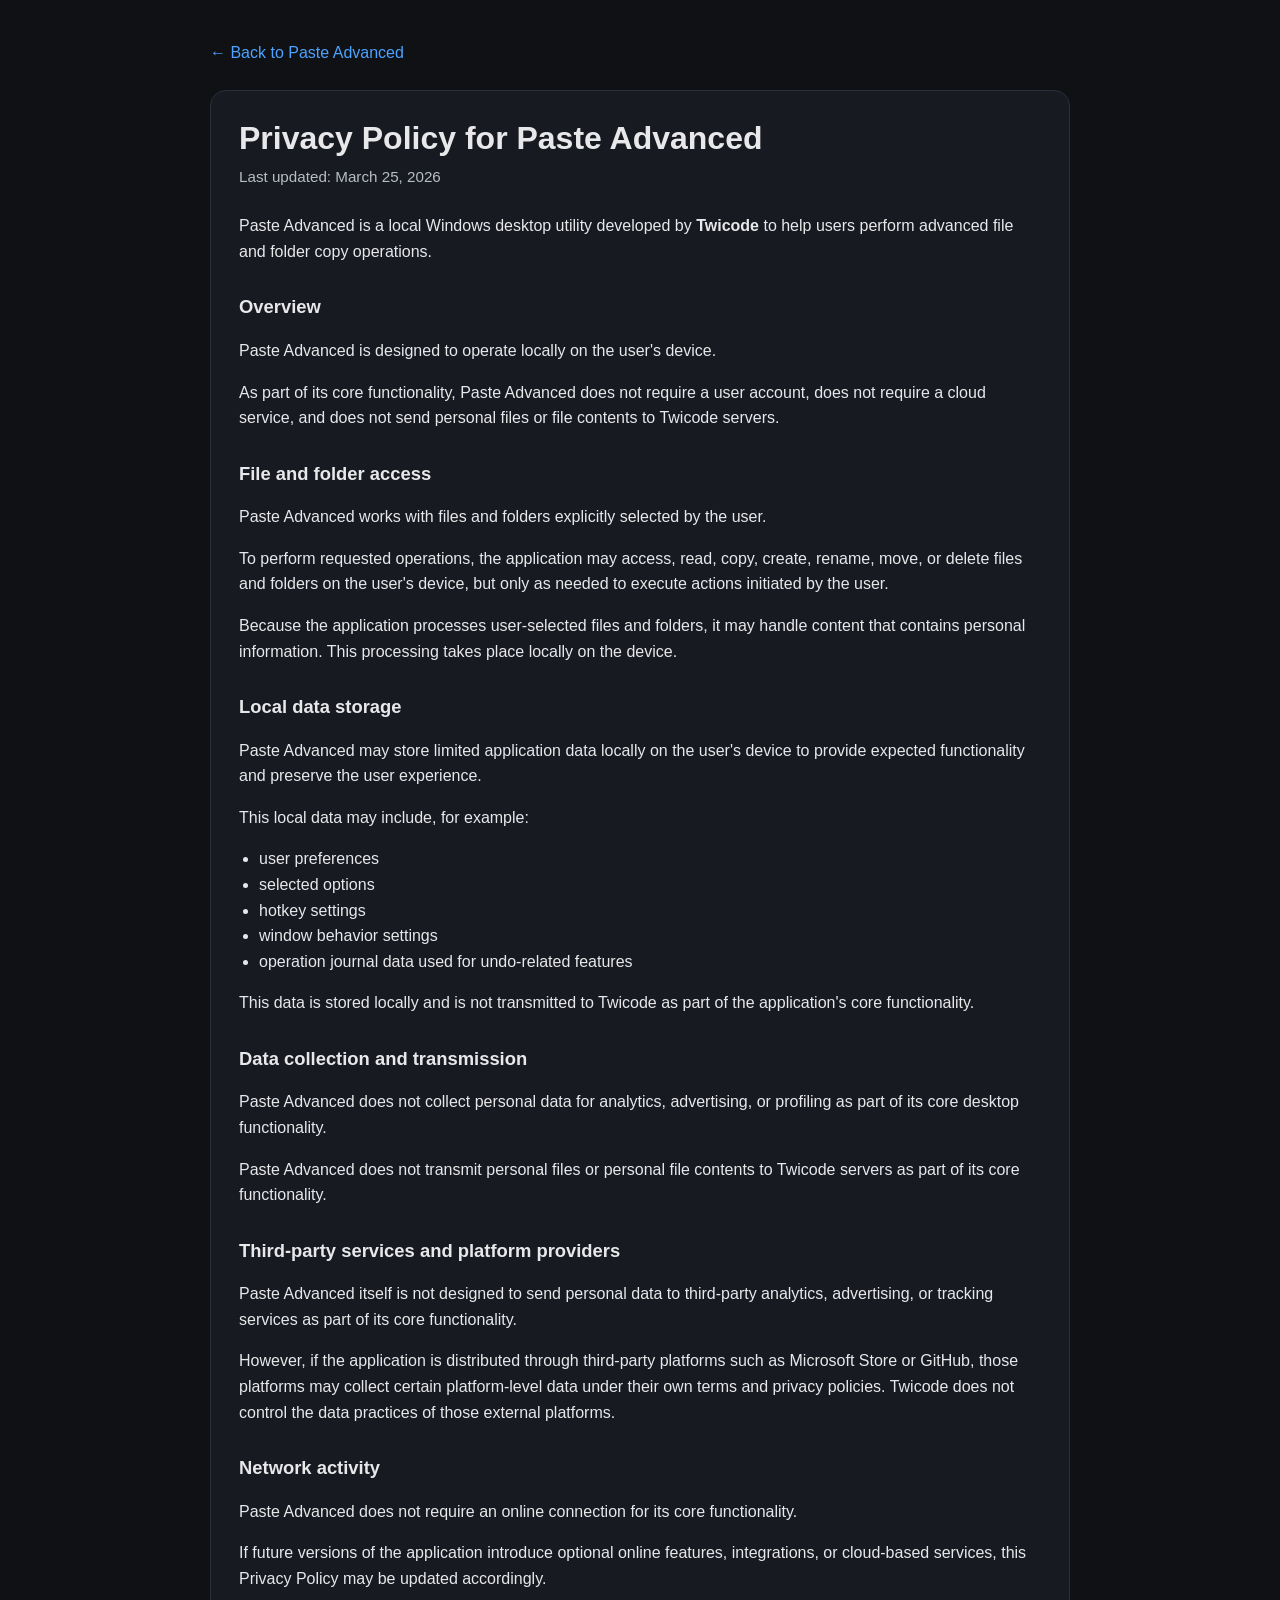
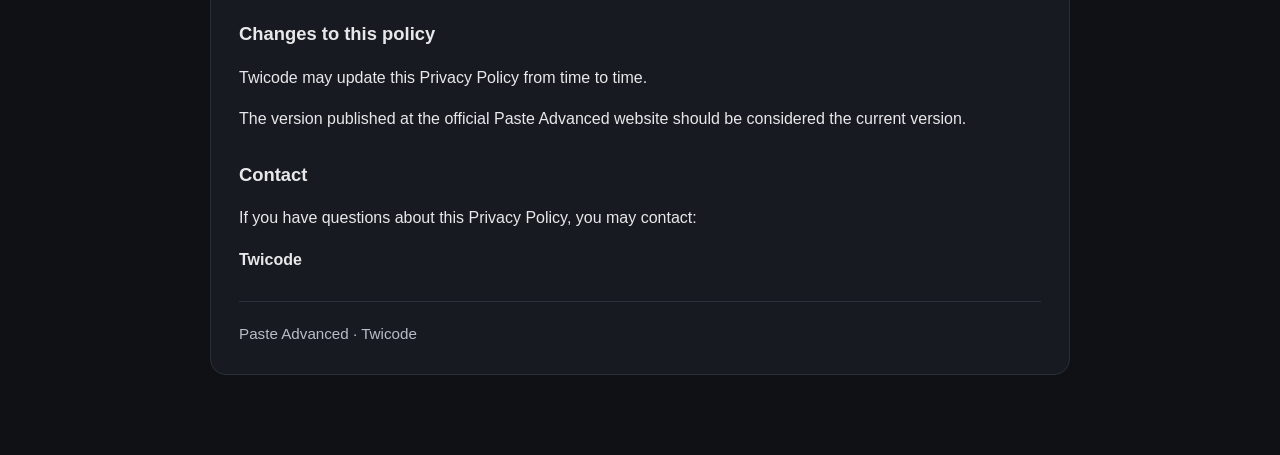
==== privacy/index.html @ 8a1e7df2 "Create privacy index.html" ====
<!doctype html>
<html lang="en">
<head>
  <meta charset="utf-8">
  <meta name="viewport" content="width=device-width, initial-scale=1">
  <title>Privacy Policy - Paste Advanced</title>
  <meta name="description" content="Privacy Policy for Paste Advanced by Twicode.">
  <style>
    :root {
      color-scheme: dark;
      --bg: #0f1115;
      --panel: #171a21;
      --text: #e8e8ea;
      --muted: #b8bcc6;
      --line: #2a2f3a;
      --accent: #4da3ff;
    }

    * { box-sizing: border-box; }

    body {
      margin: 0;
      font-family: Segoe UI, Inter, Arial, sans-serif;
      background: var(--bg);
      color: var(--text);
      line-height: 1.6;
    }

    .wrap {
      max-width: 900px;
      margin: 0 auto;
      padding: 40px 20px 80px;
    }

    .top-link {
      display: inline-block;
      margin-bottom: 24px;
      color: var(--accent);
      text-decoration: none;
    }

    .top-link:hover {
      text-decoration: underline;
    }

    .card {
      background: var(--panel);
      border: 1px solid var(--line);
      border-radius: 16px;
      padding: 28px;
    }

    h1 {
      margin: 0 0 8px;
      font-size: 2rem;
      line-height: 1.2;
    }

    .meta {
      margin: 0 0 24px;
      color: var(--muted);
      font-size: 0.95rem;
    }

    h2 {
      margin-top: 28px;
      margin-bottom: 10px;
      font-size: 1.15rem;
    }

    p, li {
      color: var(--text);
    }

    ul {
      padding-left: 20px;
      margin-top: 8px;
    }

    a {
      color: var(--accent);
    }

    a:hover {
      text-decoration: underline;
    }

    .footer {
      margin-top: 28px;
      padding-top: 20px;
      border-top: 1px solid var(--line);
      color: var(--muted);
      font-size: 0.95rem;
    }
  </style>
</head>
<body>
  <div class="wrap">
    <a class="top-link" href="../">← Back to Paste Advanced</a>

    <div class="card">
      <h1>Privacy Policy for Paste Advanced</h1>
      <p class="meta">Last updated: March 25, 2026</p>

      <p>Paste Advanced is a local Windows desktop utility developed by <strong>Twicode</strong> to help users perform advanced file and folder copy operations.</p>

      <h2>Overview</h2>
      <p>Paste Advanced is designed to operate locally on the user's device.</p>
      <p>As part of its core functionality, Paste Advanced does not require a user account, does not require a cloud service, and does not send personal files or file contents to Twicode servers.</p>

      <h2>File and folder access</h2>
      <p>Paste Advanced works with files and folders explicitly selected by the user.</p>
      <p>To perform requested operations, the application may access, read, copy, create, rename, move, or delete files and folders on the user's device, but only as needed to execute actions initiated by the user.</p>
      <p>Because the application processes user-selected files and folders, it may handle content that contains personal information. This processing takes place locally on the device.</p>

      <h2>Local data storage</h2>
      <p>Paste Advanced may store limited application data locally on the user's device to provide expected functionality and preserve the user experience.</p>
      <p>This local data may include, for example:</p>
      <ul>
        <li>user preferences</li>
        <li>selected options</li>
        <li>hotkey settings</li>
        <li>window behavior settings</li>
        <li>operation journal data used for undo-related features</li>
      </ul>
      <p>This data is stored locally and is not transmitted to Twicode as part of the application's core functionality.</p>

      <h2>Data collection and transmission</h2>
      <p>Paste Advanced does not collect personal data for analytics, advertising, or profiling as part of its core desktop functionality.</p>
      <p>Paste Advanced does not transmit personal files or personal file contents to Twicode servers as part of its core functionality.</p>

      <h2>Third-party services and platform providers</h2>
      <p>Paste Advanced itself is not designed to send personal data to third-party analytics, advertising, or tracking services as part of its core functionality.</p>
      <p>However, if the application is distributed through third-party platforms such as Microsoft Store or GitHub, those platforms may collect certain platform-level data under their own terms and privacy policies. Twicode does not control the data practices of those external platforms.</p>

      <h2>Network activity</h2>
      <p>Paste Advanced does not require an online connection for its core functionality.</p>
      <p>If future versions of the application introduce optional online features, integrations, or cloud-based services, this Privacy Policy may be updated accordingly.</p>

      <h2>Changes to this policy</h2>
      <p>Twicode may update this Privacy Policy from time to time.</p>
      <p>The version published at the official Paste Advanced website should be considered the current version.</p>

      <h2>Contact</h2>
      <p>If you have questions about this Privacy Policy, you may contact:</p>
      <p><strong>Twicode</strong></p>

      <div class="footer">
        Paste Advanced · Twicode
      </div>
    </div>
  </div>
</body>
</html>
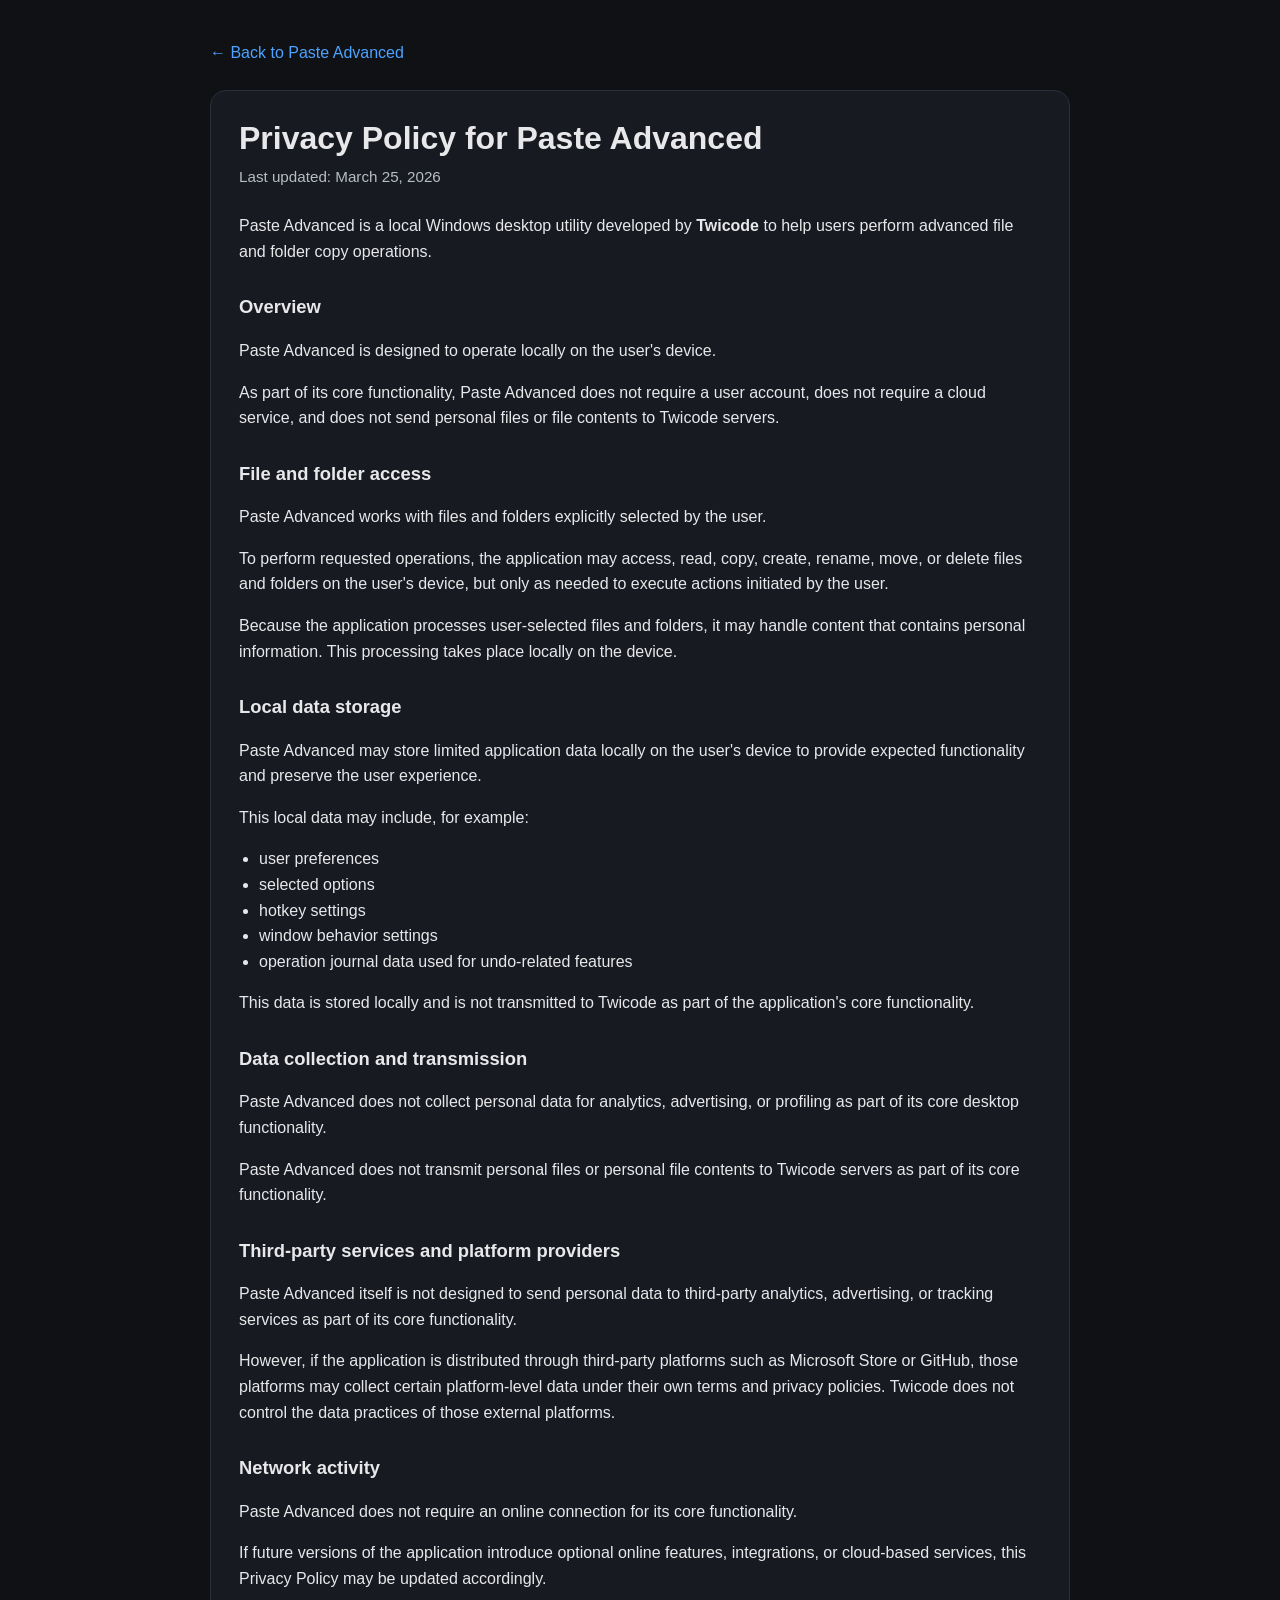
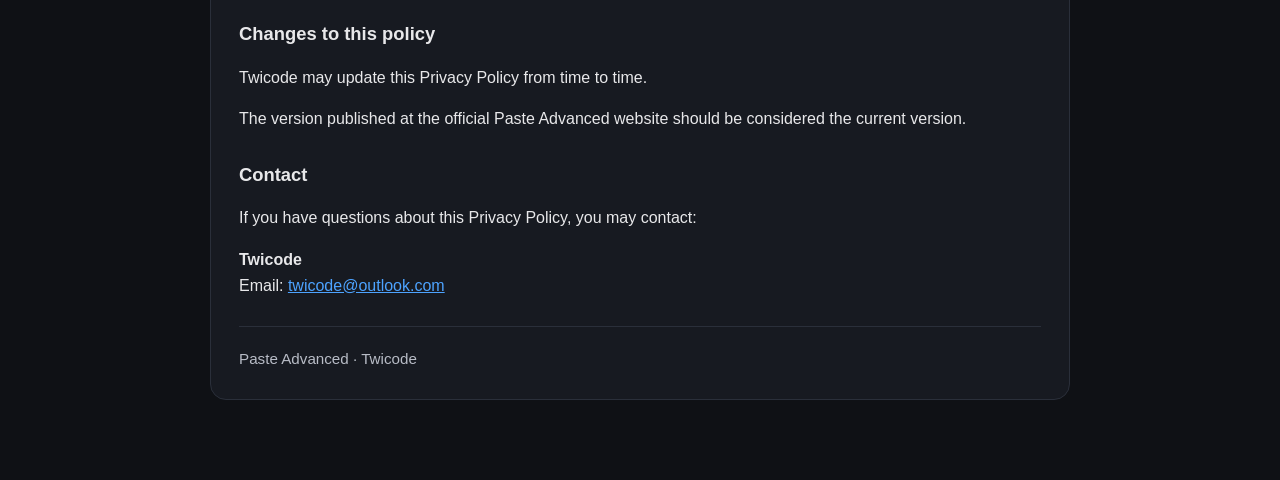
==== commit 18dfbafe: "Update privacy index.html" ====
--- a/privacy/index.html
+++ b/privacy/index.html
@@ -140,10 +140,13 @@
       <h2>Changes to this policy</h2>
       <p>Twicode may update this Privacy Policy from time to time.</p>
       <p>The version published at the official Paste Advanced website should be considered the current version.</p>
-
+      
       <h2>Contact</h2>
       <p>If you have questions about this Privacy Policy, you may contact:</p>
-      <p><strong>Twicode</strong></p>
+      <p>
+        <strong>Twicode</strong><br>
+        Email: <a href="mailto:twicode@outlook.com">twicode@outlook.com</a>
+      </p>
 
       <div class="footer">
         Paste Advanced · Twicode
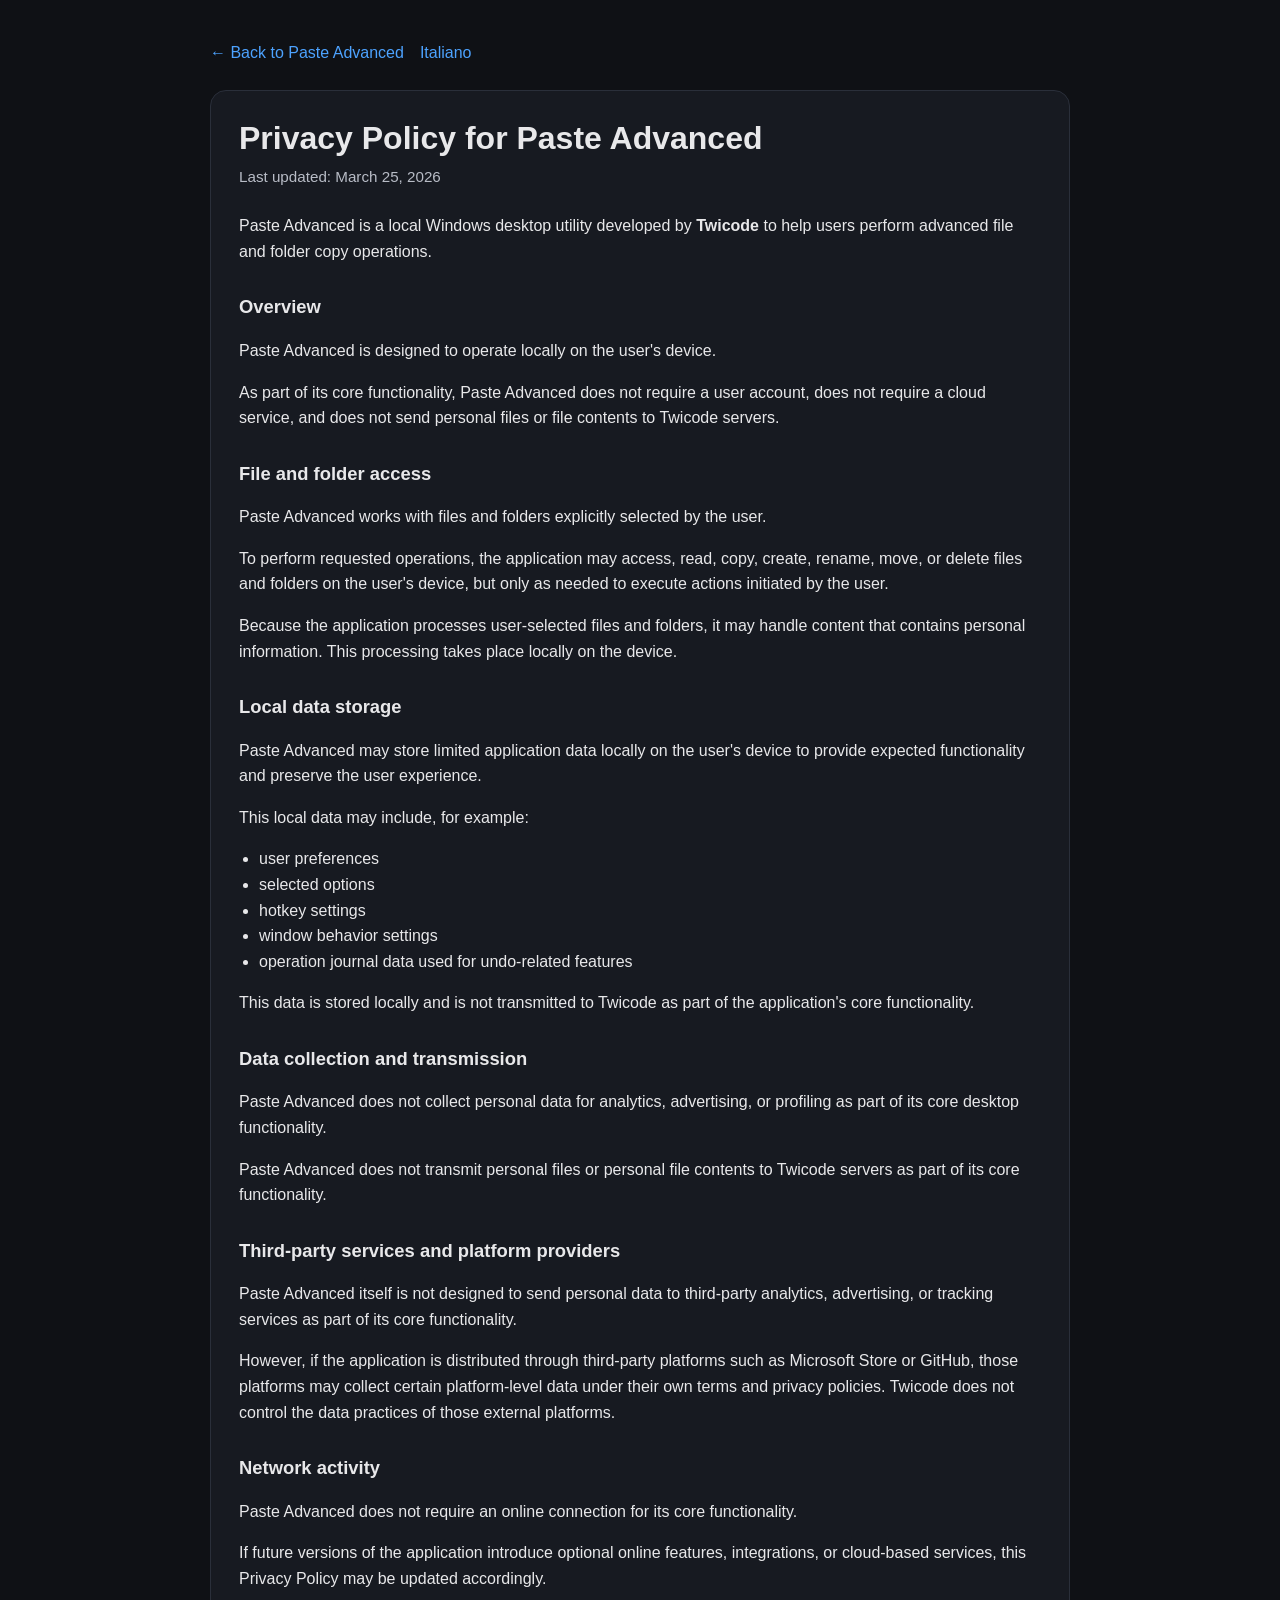
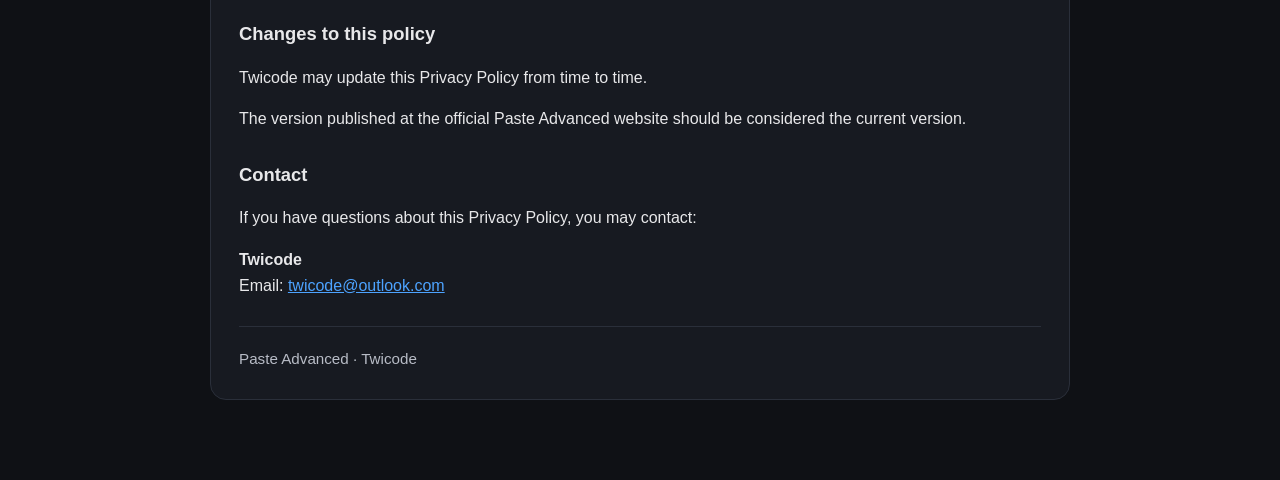
==== commit de038c79: "Update index.html" ====
--- a/privacy/index.html
+++ b/privacy/index.html
@@ -32,9 +32,15 @@
       padding: 40px 20px 80px;
     }
 
+    .top-links {
+      display: flex;
+      gap: 16px;
+      flex-wrap: wrap;
+      margin-bottom: 24px;
+    }
+
     .top-link {
       display: inline-block;
-      margin-bottom: 24px;
       color: var(--accent);
       text-decoration: none;
     }
@@ -96,7 +102,10 @@
 </head>
 <body>
   <div class="wrap">
-    <a class="top-link" href="../">← Back to Paste Advanced</a>
+    <div class="top-links">
+      <a class="top-link" href="../">← Back to Paste Advanced</a>
+      <a class="top-link" href="./it/">Italiano</a>
+    </div>
 
     <div class="card">
       <h1>Privacy Policy for Paste Advanced</h1>
@@ -140,7 +149,7 @@
       <h2>Changes to this policy</h2>
       <p>Twicode may update this Privacy Policy from time to time.</p>
       <p>The version published at the official Paste Advanced website should be considered the current version.</p>
-      
+
       <h2>Contact</h2>
       <p>If you have questions about this Privacy Policy, you may contact:</p>
       <p>
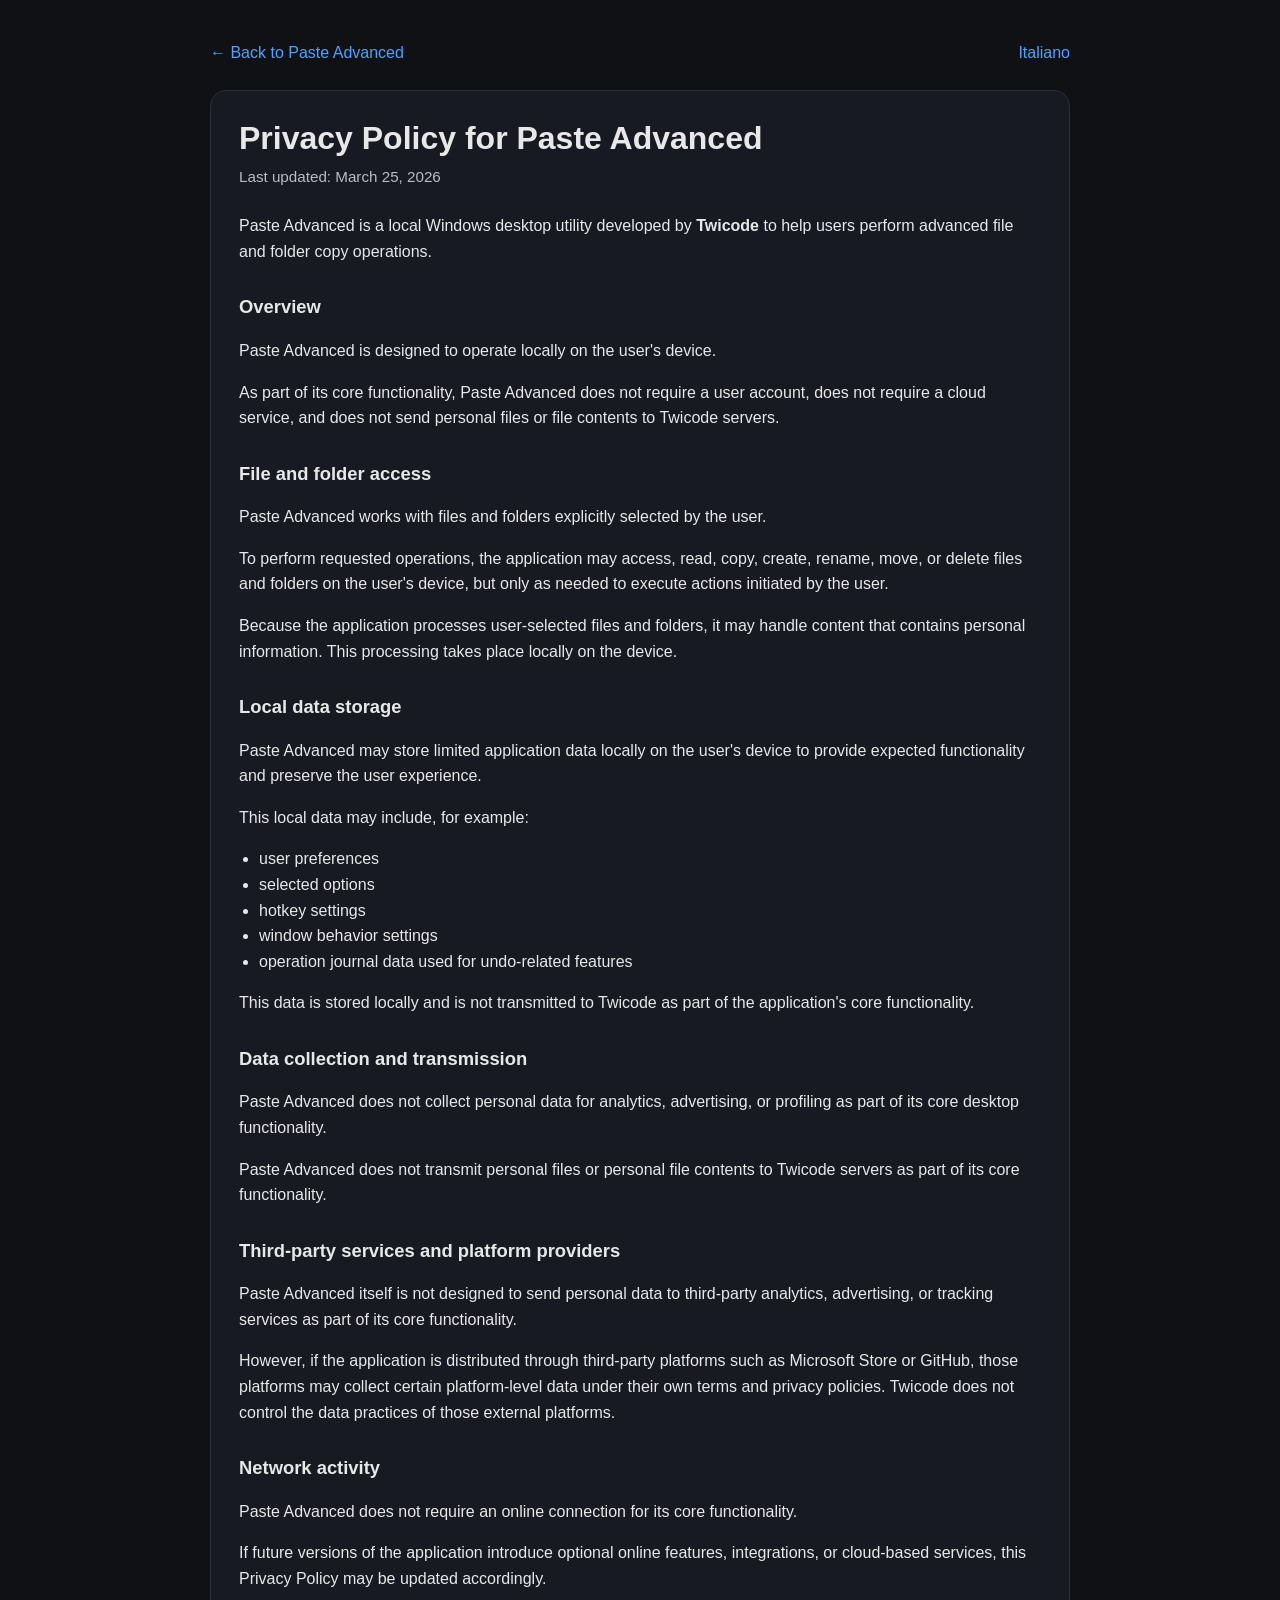
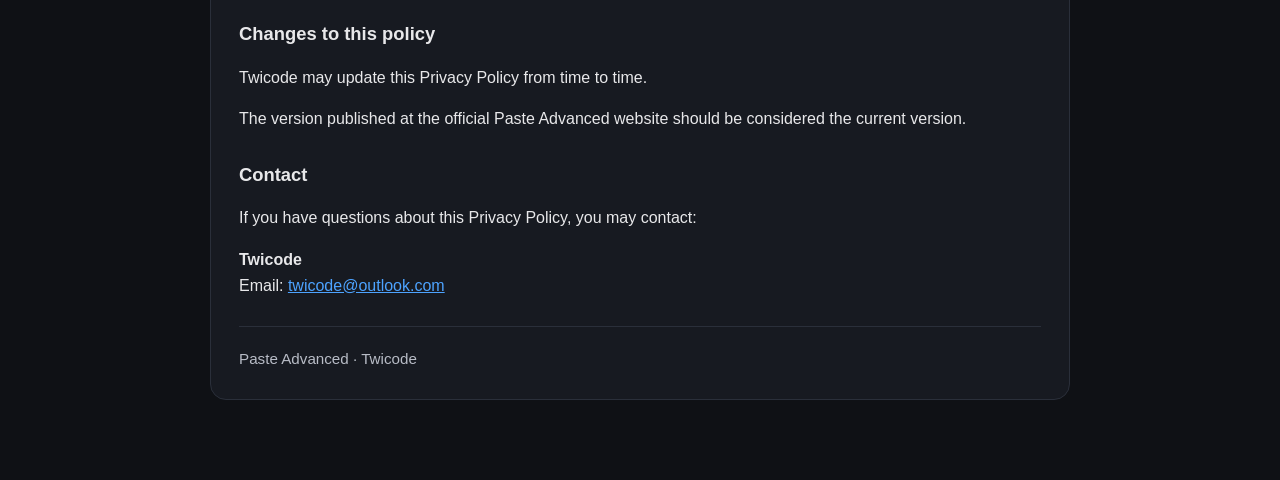
==== commit 0eb4e2cf: "Update index.html" ====
--- a/privacy/index.html
+++ b/privacy/index.html
@@ -31,12 +31,22 @@
       margin: 0 auto;
       padding: 40px 20px 80px;
     }
-
+    
     .top-links {
       display: flex;
+      justify-content: space-between;
+      align-items: center;
       gap: 16px;
       flex-wrap: wrap;
       margin-bottom: 24px;
+    }
+    
+    .back-link {
+      margin-right: auto;
+    }
+    
+    .lang-link {
+      margin-left: auto;
     }
 
     .top-link {
